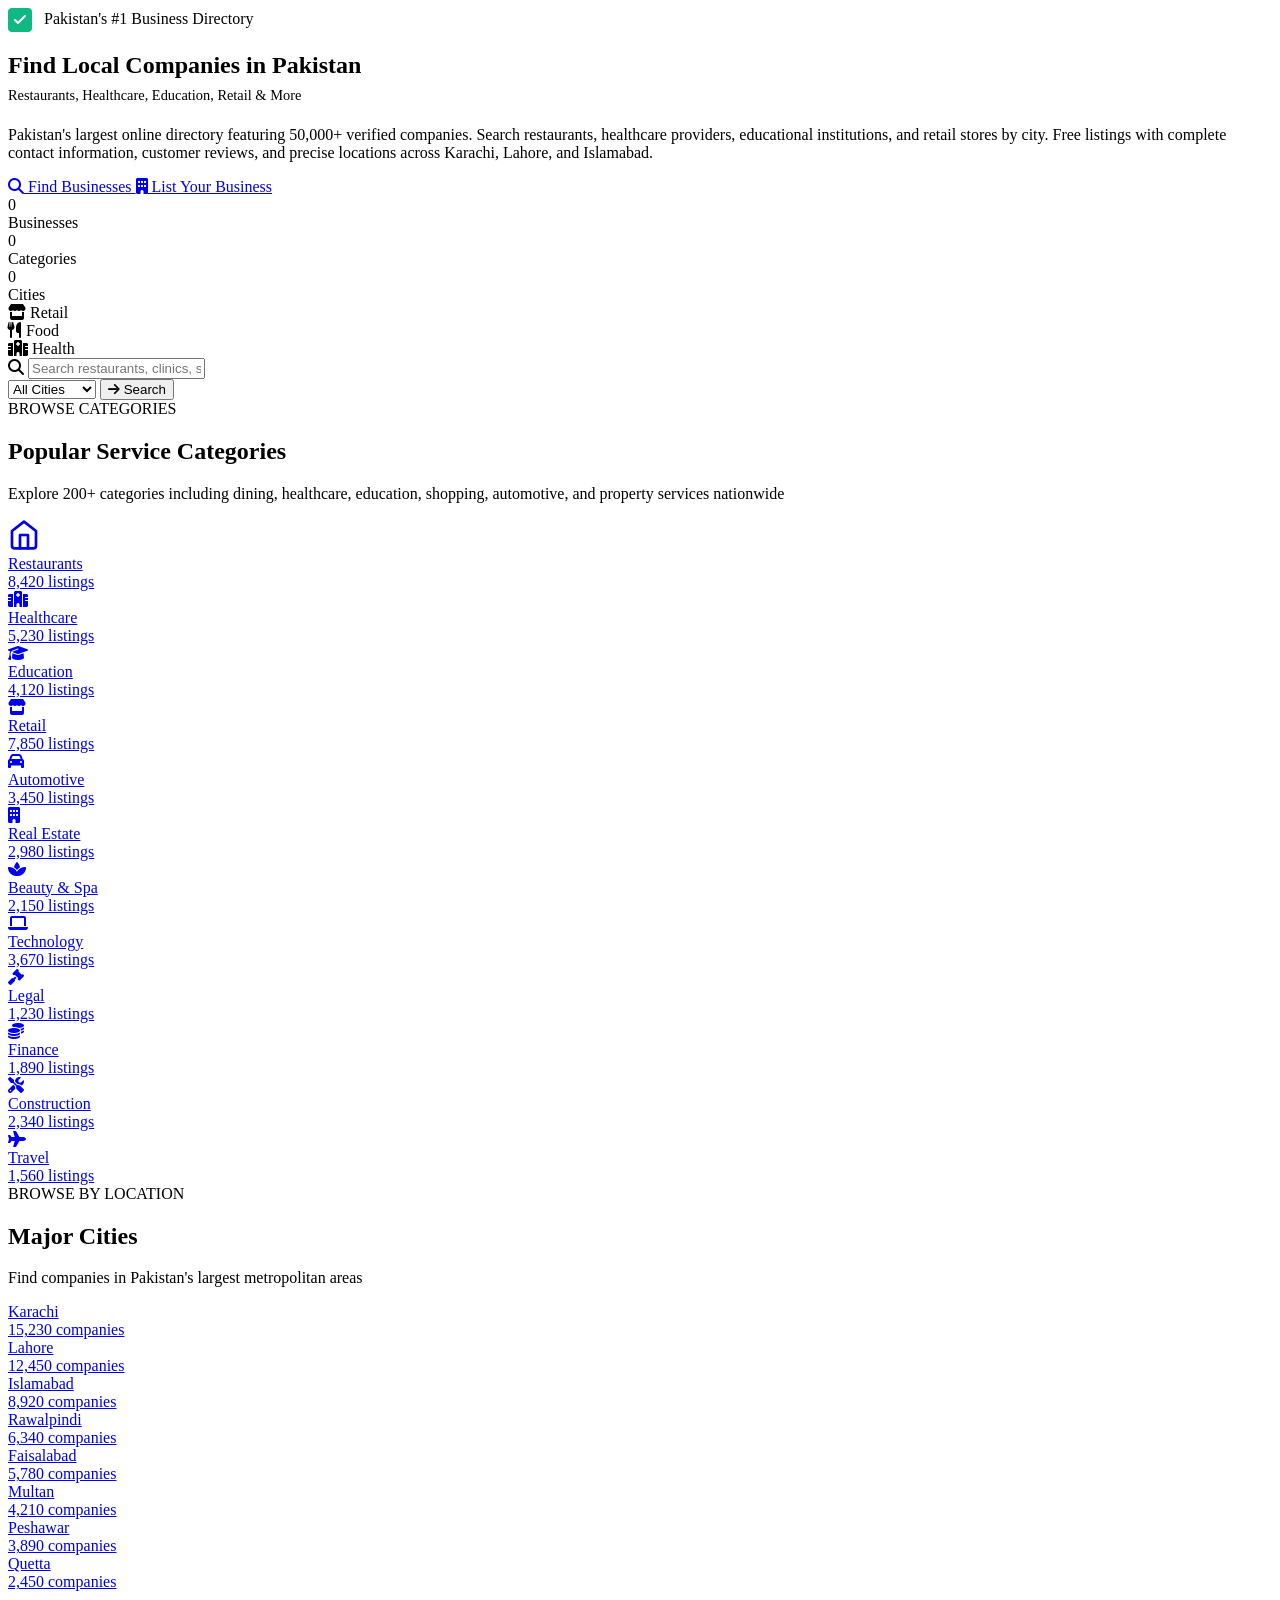
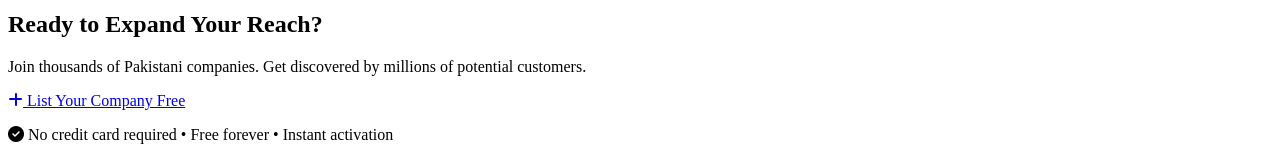
==== index.html @ 57abb7d4 "Add Google Search Console verification" ====
<!DOCTYPE html>
<html lang="en">
<head>
    <meta charset="UTF-8">
    <meta name="viewport" content="width=device-width, initial-scale=1.0">
    <meta name="google-site-verification" content="D2TTC8ZWjbjA3wgOFcyrfBnFkjC3TAiCG7E6wDxDGK4" />
    <title>Pakistan Business Directory | Find Local Companies | PakBizBranches</title>
    <meta name="description" content="Discover 50,000+ verified companies in Pakistan. Search restaurants, healthcare, education, retail & more. Free directory with contact details, reviews & locations.">
    <meta name="keywords" content="Pakistan directory, local companies Pakistan, find services Pakistan, Pakistani firms, company contact details, Karachi services, Lahore providers, Islamabad companies">
    <meta name="author" content="BizBranches">
    <meta name="robots" content="index, follow">
    <link rel="canonical" href="https://pakbizbranches.online/">
    
    <meta property="og:type" content="website">
    <meta property="og:title" content="Pakistan Business Directory | Find Local Businesses">
    <meta property="og:description" content="Find 50,000+ verified businesses in Pakistan. Free business directory with contact details and reviews.">
    <meta property="og:url" content="https://pakbizbranches.online/">
    <meta property="og:site_name" content="PakBizBranches">
    <meta property="og:image" content="https://pakbizbranches.online/logo.svg">
    
    <meta name="twitter:card" content="summary_large_image">
    <meta name="twitter:title" content="Pakistan Business Directory | PakBizBranches">
    <meta name="twitter:description" content="Find 50,000+ verified businesses in Pakistan. Free business directory.">
    <meta name="twitter:image" content="https://pakbizbranches.online/logo.svg">
    
    <script type="application/ld+json">
    {
      "@context": "https://schema.org",
      "@type": "WebSite",
      "name": "PakBizBranches",
      "url": "https://pakbizbranches.online",
      "description": "Pakistan's leading business directory with 50,000+ verified local businesses",
      "potentialAction": {
        "@type": "SearchAction",
        "target": "https://pakbizbranches.online/search?q={search_term_string}",
        "query-input": "required name=search_term_string"
      }
    }
    </script>
    <script type="application/ld+json">
    {
      "@context": "https://schema.org",
      "@type": "Organization",
      "name": "PakBizBranches",
      "url": "https://pakbizbranches.online",
      "logo": "https://pakbizbranches.online/logo.svg",
      "contactPoint": {
        "@type": "ContactPoint",
        "telephone": "+92-314-2552851",
        "contactType": "Customer Service",
        "areaServed": "PK",
        "availableLanguage": ["English", "Urdu"]
      },
      "sameAs": [
        "https://facebook.com/pakbizbranches",
        "https://twitter.com/pakbizbranches"
      ]
    }
    </script>
    
    <link rel="preconnect" href="https://fonts.googleapis.com">
    <link rel="preconnect" href="https://fonts.gstatic.com" crossorigin>
    <link href="https://fonts.googleapis.com/css2?family=Inter:wght@300;400;500;600;700;800;900&display=swap" rel="stylesheet">
    <link rel="stylesheet" href="https://cdnjs.cloudflare.com/ajax/libs/font-awesome/6.4.2/css/all.min.css">
    <link rel="stylesheet" href="styles.css">
    <link rel="icon" type="image/svg+xml" href="favicon.svg">
</head>
<body>
    <div id="header-placeholder"></div>

    <section class="hero" itemscope itemtype="https://schema.org/WebSite">
        <div class="hero-bg"></div>
        <div class="container">
            <div class="hero-content">
                <div class="hero-text">
                    <span class="hero-badge">
                        <svg width="24" height="24" viewBox="0 0 24 24" fill="none" style="display: inline-block; vertical-align: middle; margin-right: 8px;">
                            <rect width="24" height="24" rx="4" fill="#10b981"/>
                            <path d="M7 12l3 3 7-7" stroke="white" stroke-width="2" stroke-linecap="round" stroke-linejoin="round"/>
                        </svg>
                        Pakistan's #1 Business Directory
                    </span>
                    <h1 class="hero-title" itemprop="name">
                        Find Local <span class="gradient-text">Companies</span> in Pakistan<br>
                        <small style="font-size: 0.6em; font-weight: 500;">Restaurants, Healthcare, Education, Retail & More</small>
                    </h1>
                    <p class="hero-subtitle" itemprop="description">
                        Pakistan's largest online directory featuring 50,000+ verified companies. Search restaurants, healthcare providers, educational institutions, and retail stores by city. Free listings with complete contact information, customer reviews, and precise locations across Karachi, Lahore, and Islamabad.
                    </p>
                    
                    <div class="hero-buttons">
                        <a href="#search" class="btn btn-primary btn-large">
                            <i class="fas fa-search"></i> Find Businesses
                        </a>
                        <a href="#add-business" class="btn btn-secondary btn-large">
                            <i class="fas fa-building"></i> List Your Business
                        </a>
                    </div>
                    
                    <div class="hero-stats">
                        <div class="stat-item">
                            <div class="stat-number" data-target="50000">0</div>
                            <div class="stat-label">Businesses</div>
                        </div>
                        <div class="stat-item">
                            <div class="stat-number" data-target="200">0</div>
                            <div class="stat-label">Categories</div>
                        </div>
                        <div class="stat-item">
                            <div class="stat-number" data-target="150">0</div>
                            <div class="stat-label">Cities</div>
                        </div>
                    </div>
                </div>
                
                <div class="hero-image">
                    <div class="floating-card card-1">
                        <i class="fas fa-store"></i>
                        <span>Retail</span>
                    </div>
                    <div class="floating-card card-2">
                        <i class="fas fa-utensils"></i>
                        <span>Food</span>
                    </div>
                    <div class="floating-card card-3">
                        <i class="fas fa-hospital"></i>
                        <span>Health</span>
                    </div>
                </div>
            </div>
        </div>
    </section>

    <div class="search-section" id="search">
        <div class="container">
            <div class="search-container">
                <div class="search-input-wrapper">
                    <i class="fas fa-search search-icon"></i>
                    <input type="text" class="search-input" placeholder="Search restaurants, clinics, shops..." id="searchInput">
                </div>
                <select class="search-select" id="citySelect">
                    <option>All Cities</option>
                    <option>Karachi</option>
                    <option>Lahore</option>
                    <option>Islamabad</option>
                    <option>Rawalpindi</option>
                    <option>Faisalabad</option>
                    <option>Multan</option>
                    <option>Peshawar</option>
                    <option>Quetta</option>
                </select>
                <button class="search-btn" id="searchBtn">
                    <i class="fas fa-arrow-right"></i> Search
                </button>
            </div>
        </div>
    </div>

    <section class="section" id="categories" itemscope itemtype="https://schema.org/ItemList">
        <div class="container">
            <div class="section-header">
                <span class="section-tag">BROWSE CATEGORIES</span>
                <h2 class="section-title" itemprop="name">Popular Service Categories</h2>
                <p class="section-desc" itemprop="description">Explore 200+ categories including dining, healthcare, education, shopping, automotive, and property services nationwide</p>
            </div>
            
            <div class="category-grid">
                <a href="#" class="category-card">
                    <div class="category-icon">
                        <svg width="32" height="32" viewBox="0 0 24 24" fill="none">
                            <path d="M3 9l9-7 9 7v11a2 2 0 0 1-2 2H5a2 2 0 0 1-2-2z" stroke="currentColor" stroke-width="2" stroke-linecap="round" stroke-linejoin="round"/>
                            <polyline points="9 22 9 12 15 12 15 22" stroke="currentColor" stroke-width="2" stroke-linecap="round" stroke-linejoin="round"/>
                        </svg>
                    </div>
                    <div class="category-name">Restaurants</div>
                    <div class="category-count">8,420 listings</div>
                </a>
                <a href="#" class="category-card">
                    <div class="category-icon"><i class="fas fa-hospital"></i></div>
                    <div class="category-name">Healthcare</div>
                    <div class="category-count">5,230 listings</div>
                </a>
                <a href="#" class="category-card">
                    <div class="category-icon"><i class="fas fa-graduation-cap"></i></div>
                    <div class="category-name">Education</div>
                    <div class="category-count">4,120 listings</div>
                </a>
                <a href="#" class="category-card">
                    <div class="category-icon"><i class="fas fa-store"></i></div>
                    <div class="category-name">Retail</div>
                    <div class="category-count">7,850 listings</div>
                </a>
                <a href="#" class="category-card">
                    <div class="category-icon"><i class="fas fa-car"></i></div>
                    <div class="category-name">Automotive</div>
                    <div class="category-count">3,450 listings</div>
                </a>
                <a href="#" class="category-card">
                    <div class="category-icon"><i class="fas fa-building"></i></div>
                    <div class="category-name">Real Estate</div>
                    <div class="category-count">2,980 listings</div>
                </a>
                <a href="#" class="category-card">
                    <div class="category-icon"><i class="fas fa-spa"></i></div>
                    <div class="category-name">Beauty & Spa</div>
                    <div class="category-count">2,150 listings</div>
                </a>
                <a href="#" class="category-card">
                    <div class="category-icon"><i class="fas fa-laptop"></i></div>
                    <div class="category-name">Technology</div>
                    <div class="category-count">3,670 listings</div>
                </a>
                <a href="#" class="category-card">
                    <div class="category-icon"><i class="fas fa-gavel"></i></div>
                    <div class="category-name">Legal</div>
                    <div class="category-count">1,230 listings</div>
                </a>
                <a href="#" class="category-card">
                    <div class="category-icon"><i class="fas fa-coins"></i></div>
                    <div class="category-name">Finance</div>
                    <div class="category-count">1,890 listings</div>
                </a>
                <a href="#" class="category-card">
                    <div class="category-icon"><i class="fas fa-tools"></i></div>
                    <div class="category-name">Construction</div>
                    <div class="category-count">2,340 listings</div>
                </a>
                <a href="#" class="category-card">
                    <div class="category-icon"><i class="fas fa-plane"></i></div>
                    <div class="category-name">Travel</div>
                    <div class="category-count">1,560 listings</div>
                </a>
            </div>
        </div>
    </section>

    <section class="section cities-section" id="cities">
        <div class="container">
            <div class="section-header">
                <span class="section-tag">BROWSE BY LOCATION</span>
                <h2 class="section-title">Major Cities</h2>
                <p class="section-desc">Find companies in Pakistan's largest metropolitan areas</p>
            </div>
            
            <div class="city-grid">
                <a href="#" class="city-card">
                    <div class="city-name">Karachi</div>
                    <div class="city-count">15,230 companies</div>
                </a>
                <a href="#" class="city-card">
                    <div class="city-name">Lahore</div>
                    <div class="city-count">12,450 companies</div>
                </a>
                <a href="#" class="city-card">
                    <div class="city-name">Islamabad</div>
                    <div class="city-count">8,920 companies</div>
                </a>
                <a href="#" class="city-card">
                    <div class="city-name">Rawalpindi</div>
                    <div class="city-count">6,340 companies</div>
                </a>
                <a href="#" class="city-card">
                    <div class="city-name">Faisalabad</div>
                    <div class="city-count">5,780 companies</div>
                </a>
                <a href="#" class="city-card">
                    <div class="city-name">Multan</div>
                    <div class="city-count">4,210 companies</div>
                </a>
                <a href="#" class="city-card">
                    <div class="city-name">Peshawar</div>
                    <div class="city-count">3,890 companies</div>
                </a>
                <a href="#" class="city-card">
                    <div class="city-name">Quetta</div>
                    <div class="city-count">2,450 companies</div>
                </a>
            </div>
        </div>
    </section>

    <section class="cta-section">
        <div class="container">
            <div class="cta-content">
                <h2 class="cta-title">Ready to Expand Your Reach?</h2>
                <p class="cta-desc">Join thousands of Pakistani companies. Get discovered by millions of potential customers.</p>
                <div class="cta-buttons">
                    <a href="#add-business" class="btn btn-light btn-large">
                        <i class="fas fa-plus"></i> List Your Company Free
                    </a>
                </div>
                <p class="cta-note">
                    <i class="fas fa-check-circle"></i> No credit card required • Free forever • Instant activation
                </p>
            </div>
        </div>
    </section>

    <div id="footer-placeholder"></div>

    <script src="loader.js"></script>
    <script src="script.js"></script>
</body>
</html>
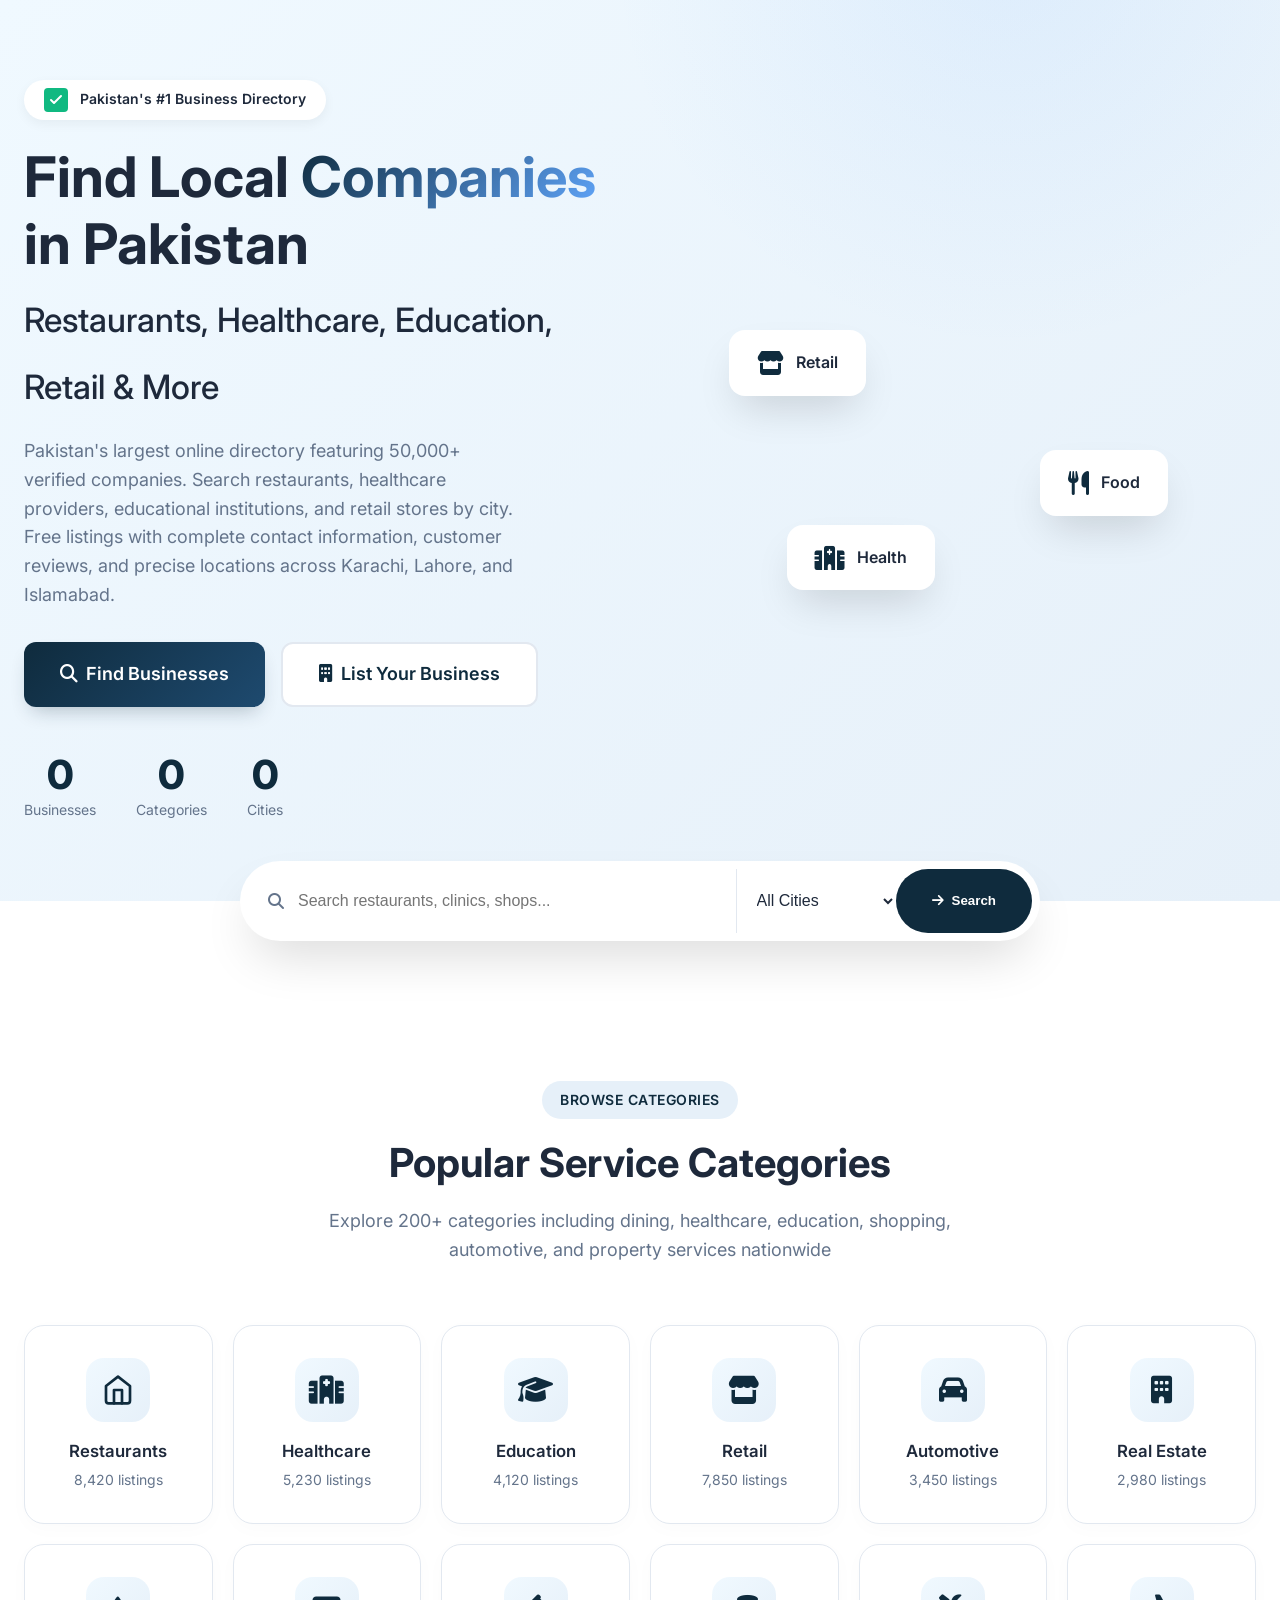
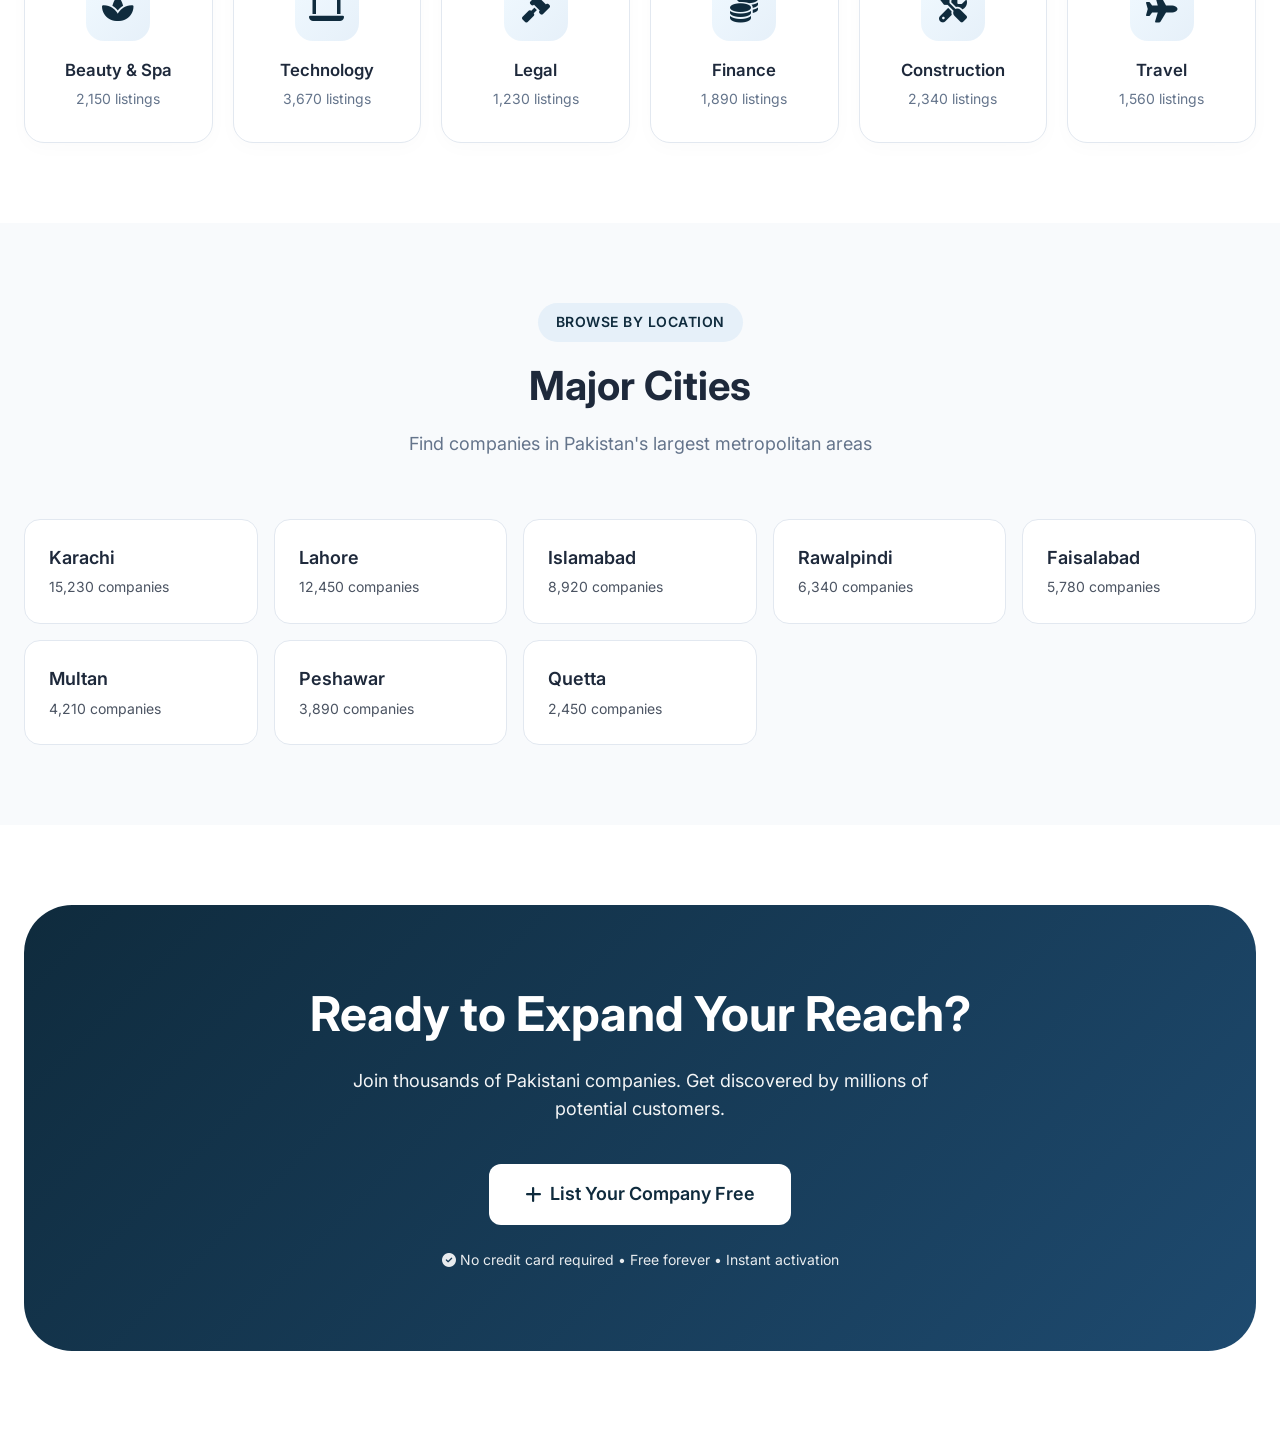
==== commit 9e35b70d: "Optimize for 95+ PageSpeed: minified CSS, accessibility, performance" ====
--- a/index.html
+++ b/index.html
@@ -4,35 +4,36 @@
     <meta charset="UTF-8">
     <meta name="viewport" content="width=device-width, initial-scale=1.0">
     <meta name="google-site-verification" content="D2TTC8ZWjbjA3wgOFcyrfBnFkjC3TAiCG7E6wDxDGK4" />
+    <meta name="theme-color" content="#3b82f6">
     <title>Pakistan Business Directory | Find Local Companies | PakBizBranches</title>
     <meta name="description" content="Discover 50,000+ verified companies in Pakistan. Search restaurants, healthcare, education, retail & more. Free directory with contact details, reviews & locations.">
     <meta name="keywords" content="Pakistan directory, local companies Pakistan, find services Pakistan, Pakistani firms, company contact details, Karachi services, Lahore providers, Islamabad companies">
     <meta name="author" content="BizBranches">
     <meta name="robots" content="index, follow">
-    <link rel="canonical" href="https://pakbizbranches.online/">
+    <link rel="canonical" href="https://pakbizbranhces.online/">
     
     <meta property="og:type" content="website">
     <meta property="og:title" content="Pakistan Business Directory | Find Local Businesses">
     <meta property="og:description" content="Find 50,000+ verified businesses in Pakistan. Free business directory with contact details and reviews.">
-    <meta property="og:url" content="https://pakbizbranches.online/">
+    <meta property="og:url" content="https://pakbizbranhces.online/">
     <meta property="og:site_name" content="PakBizBranches">
-    <meta property="og:image" content="https://pakbizbranches.online/logo.svg">
+    <meta property="og:image" content="https://pakbizbranhces.online/logo.svg">
     
     <meta name="twitter:card" content="summary_large_image">
     <meta name="twitter:title" content="Pakistan Business Directory | PakBizBranches">
     <meta name="twitter:description" content="Find 50,000+ verified businesses in Pakistan. Free business directory.">
-    <meta name="twitter:image" content="https://pakbizbranches.online/logo.svg">
+    <meta name="twitter:image" content="https://pakbizbranhces.online/logo.svg">
     
     <script type="application/ld+json">
     {
       "@context": "https://schema.org",
       "@type": "WebSite",
       "name": "PakBizBranches",
-      "url": "https://pakbizbranches.online",
+      "url": "https://pakbizbranhces.online",
       "description": "Pakistan's leading business directory with 50,000+ verified local businesses",
       "potentialAction": {
         "@type": "SearchAction",
-        "target": "https://pakbizbranches.online/search?q={search_term_string}",
+        "target": "https://pakbizbranhces.online/search?q={search_term_string}",
         "query-input": "required name=search_term_string"
       }
     }
@@ -42,8 +43,8 @@
       "@context": "https://schema.org",
       "@type": "Organization",
       "name": "PakBizBranches",
-      "url": "https://pakbizbranches.online",
-      "logo": "https://pakbizbranches.online/logo.svg",
+      "url": "https://pakbizbranhces.online",
+      "logo": "https://pakbizbranhces.online/logo.svg",
       "contactPoint": {
         "@type": "ContactPoint",
         "telephone": "+92-314-2552851",
@@ -60,21 +61,28 @@
     
     <link rel="preconnect" href="https://fonts.googleapis.com">
     <link rel="preconnect" href="https://fonts.gstatic.com" crossorigin>
-    <link href="https://fonts.googleapis.com/css2?family=Inter:wght@300;400;500;600;700;800;900&display=swap" rel="stylesheet">
-    <link rel="stylesheet" href="https://cdnjs.cloudflare.com/ajax/libs/font-awesome/6.4.2/css/all.min.css">
-    <link rel="stylesheet" href="styles.css">
+    <link rel="preload" href="https://fonts.googleapis.com/css2?family=Inter:wght@400;600;700&display=swap" as="style">
+    <link href="https://fonts.googleapis.com/css2?family=Inter:wght@400;600;700&display=swap" rel="stylesheet" media="print" onload="this.media='all'">
+    <noscript><link href="https://fonts.googleapis.com/css2?family=Inter:wght@400;600;700&display=swap" rel="stylesheet"></noscript>
+    <link rel="preload" href="styles.min.css" as="style">
+    <link rel="stylesheet" href="styles.min.css">
+    <link rel="preload" href="https://cdnjs.cloudflare.com/ajax/libs/font-awesome/6.4.2/css/all.min.css" as="style">
+    <link rel="stylesheet" href="https://cdnjs.cloudflare.com/ajax/libs/font-awesome/6.4.2/css/all.min.css" media="print" onload="this.media='all'">
     <link rel="icon" type="image/svg+xml" href="favicon.svg">
+    <link rel="apple-touch-icon" href="favicon.svg">
 </head>
 <body>
+    <a href="#main-content" class="skip-link" style="position:absolute;left:-9999px;top:0;z-index:999;">Skip to main content</a>
     <div id="header-placeholder"></div>
 
+    <main id="main-content">
     <section class="hero" itemscope itemtype="https://schema.org/WebSite">
         <div class="hero-bg"></div>
         <div class="container">
             <div class="hero-content">
                 <div class="hero-text">
                     <span class="hero-badge">
-                        <svg width="24" height="24" viewBox="0 0 24 24" fill="none" style="display: inline-block; vertical-align: middle; margin-right: 8px;">
+                        <svg width="24" height="24" viewBox="0 0 24 24" fill="none" style="display: inline-block; vertical-align: middle; margin-right: 8px;" aria-hidden="true">
                             <rect width="24" height="24" rx="4" fill="#10b981"/>
                             <path d="M7 12l3 3 7-7" stroke="white" stroke-width="2" stroke-linecap="round" stroke-linejoin="round"/>
                         </svg>
@@ -89,11 +97,11 @@
                     </p>
                     
                     <div class="hero-buttons">
-                        <a href="#search" class="btn btn-primary btn-large">
-                            <i class="fas fa-search"></i> Find Businesses
+                        <a href="#search" class="btn btn-primary btn-large" aria-label="Find businesses in Pakistan">
+                            <i class="fas fa-search" aria-hidden="true"></i> Find Businesses
                         </a>
-                        <a href="#add-business" class="btn btn-secondary btn-large">
-                            <i class="fas fa-building"></i> List Your Business
+                        <a href="add.html" class="btn btn-secondary btn-large" aria-label="List your business for free">
+                            <i class="fas fa-building" aria-hidden="true"></i> List Your Business
                         </a>
                     </div>
                     
@@ -113,7 +121,7 @@
                     </div>
                 </div>
                 
-                <div class="hero-image">
+                <div class="hero-image" aria-hidden="true">
                     <div class="floating-card card-1">
                         <i class="fas fa-store"></i>
                         <span>Retail</span>
@@ -135,10 +143,10 @@
         <div class="container">
             <div class="search-container">
                 <div class="search-input-wrapper">
-                    <i class="fas fa-search search-icon"></i>
-                    <input type="text" class="search-input" placeholder="Search restaurants, clinics, shops..." id="searchInput">
+                    <i class="fas fa-search search-icon" aria-hidden="true"></i>
+                    <input type="text" class="search-input" placeholder="Search restaurants, clinics, shops..." id="searchInput" aria-label="Search for businesses">
                 </div>
-                <select class="search-select" id="citySelect">
+                <select class="search-select" id="citySelect" aria-label="Select city">
                     <option>All Cities</option>
                     <option>Karachi</option>
                     <option>Lahore</option>
@@ -149,8 +157,8 @@
                     <option>Peshawar</option>
                     <option>Quetta</option>
                 </select>
-                <button class="search-btn" id="searchBtn">
-                    <i class="fas fa-arrow-right"></i> Search
+                <button class="search-btn" id="searchBtn" aria-label="Search businesses">
+                    <i class="fas fa-arrow-right" aria-hidden="true"></i> Search
                 </button>
             </div>
         </div>
@@ -165,8 +173,8 @@
             </div>
             
             <div class="category-grid">
-                <a href="#" class="category-card">
-                    <div class="category-icon">
+                <a href="categories.html#restaurants" class="category-card" aria-label="Browse 8,420 restaurant listings">
+                    <div class="category-icon" aria-hidden="true">
                         <svg width="32" height="32" viewBox="0 0 24 24" fill="none">
                             <path d="M3 9l9-7 9 7v11a2 2 0 0 1-2 2H5a2 2 0 0 1-2-2z" stroke="currentColor" stroke-width="2" stroke-linecap="round" stroke-linejoin="round"/>
                             <polyline points="9 22 9 12 15 12 15 22" stroke="currentColor" stroke-width="2" stroke-linecap="round" stroke-linejoin="round"/>
@@ -175,58 +183,58 @@
                     <div class="category-name">Restaurants</div>
                     <div class="category-count">8,420 listings</div>
                 </a>
-                <a href="#" class="category-card">
-                    <div class="category-icon"><i class="fas fa-hospital"></i></div>
+                <a href="categories.html#healthcare" class="category-card" aria-label="Browse 5,230 healthcare listings">
+                    <div class="category-icon" aria-hidden="true"><i class="fas fa-hospital"></i></div>
                     <div class="category-name">Healthcare</div>
                     <div class="category-count">5,230 listings</div>
                 </a>
-                <a href="#" class="category-card">
-                    <div class="category-icon"><i class="fas fa-graduation-cap"></i></div>
+                <a href="categories.html#education" class="category-card" aria-label="Browse 4,120 education listings">
+                    <div class="category-icon" aria-hidden="true"><i class="fas fa-graduation-cap"></i></div>
                     <div class="category-name">Education</div>
                     <div class="category-count">4,120 listings</div>
                 </a>
-                <a href="#" class="category-card">
-                    <div class="category-icon"><i class="fas fa-store"></i></div>
+                <a href="categories.html#retail" class="category-card" aria-label="Browse 7,850 retail listings">
+                    <div class="category-icon" aria-hidden="true"><i class="fas fa-store"></i></div>
                     <div class="category-name">Retail</div>
                     <div class="category-count">7,850 listings</div>
                 </a>
-                <a href="#" class="category-card">
-                    <div class="category-icon"><i class="fas fa-car"></i></div>
+                <a href="categories.html#automotive" class="category-card" aria-label="Browse 3,450 automotive listings">
+                    <div class="category-icon" aria-hidden="true"><i class="fas fa-car"></i></div>
                     <div class="category-name">Automotive</div>
                     <div class="category-count">3,450 listings</div>
                 </a>
-                <a href="#" class="category-card">
-                    <div class="category-icon"><i class="fas fa-building"></i></div>
+                <a href="categories.html#realestate" class="category-card" aria-label="Browse 2,980 real estate listings">
+                    <div class="category-icon" aria-hidden="true"><i class="fas fa-building"></i></div>
                     <div class="category-name">Real Estate</div>
                     <div class="category-count">2,980 listings</div>
                 </a>
-                <a href="#" class="category-card">
-                    <div class="category-icon"><i class="fas fa-spa"></i></div>
+                <a href="categories.html#beauty" class="category-card" aria-label="Browse 2,150 beauty and spa listings">
+                    <div class="category-icon" aria-hidden="true"><i class="fas fa-spa"></i></div>
                     <div class="category-name">Beauty & Spa</div>
                     <div class="category-count">2,150 listings</div>
                 </a>
-                <a href="#" class="category-card">
-                    <div class="category-icon"><i class="fas fa-laptop"></i></div>
+                <a href="categories.html#technology" class="category-card" aria-label="Browse 3,670 technology listings">
+                    <div class="category-icon" aria-hidden="true"><i class="fas fa-laptop"></i></div>
                     <div class="category-name">Technology</div>
                     <div class="category-count">3,670 listings</div>
                 </a>
-                <a href="#" class="category-card">
-                    <div class="category-icon"><i class="fas fa-gavel"></i></div>
+                <a href="categories.html#legal" class="category-card" aria-label="Browse 1,230 legal listings">
+                    <div class="category-icon" aria-hidden="true"><i class="fas fa-gavel"></i></div>
                     <div class="category-name">Legal</div>
                     <div class="category-count">1,230 listings</div>
                 </a>
-                <a href="#" class="category-card">
-                    <div class="category-icon"><i class="fas fa-coins"></i></div>
+                <a href="categories.html#finance" class="category-card" aria-label="Browse 1,890 finance listings">
+                    <div class="category-icon" aria-hidden="true"><i class="fas fa-coins"></i></div>
                     <div class="category-name">Finance</div>
                     <div class="category-count">1,890 listings</div>
                 </a>
-                <a href="#" class="category-card">
-                    <div class="category-icon"><i class="fas fa-tools"></i></div>
+                <a href="categories.html#construction" class="category-card" aria-label="Browse 2,340 construction listings">
+                    <div class="category-icon" aria-hidden="true"><i class="fas fa-tools"></i></div>
                     <div class="category-name">Construction</div>
                     <div class="category-count">2,340 listings</div>
                 </a>
-                <a href="#" class="category-card">
-                    <div class="category-icon"><i class="fas fa-plane"></i></div>
+                <a href="categories.html#travel" class="category-card" aria-label="Browse 1,560 travel listings">
+                    <div class="category-icon" aria-hidden="true"><i class="fas fa-plane"></i></div>
                     <div class="category-name">Travel</div>
                     <div class="category-count">1,560 listings</div>
                 </a>
@@ -243,35 +251,35 @@
             </div>
             
             <div class="city-grid">
-                <a href="#" class="city-card">
+                <a href="categories.html?city=karachi" class="city-card" aria-label="Browse 15,230 companies in Karachi">
                     <div class="city-name">Karachi</div>
                     <div class="city-count">15,230 companies</div>
                 </a>
-                <a href="#" class="city-card">
+                <a href="categories.html?city=lahore" class="city-card" aria-label="Browse 12,450 companies in Lahore">
                     <div class="city-name">Lahore</div>
                     <div class="city-count">12,450 companies</div>
                 </a>
-                <a href="#" class="city-card">
+                <a href="categories.html?city=islamabad" class="city-card" aria-label="Browse 8,920 companies in Islamabad">
                     <div class="city-name">Islamabad</div>
                     <div class="city-count">8,920 companies</div>
                 </a>
-                <a href="#" class="city-card">
+                <a href="categories.html?city=rawalpindi" class="city-card" aria-label="Browse 6,340 companies in Rawalpindi">
                     <div class="city-name">Rawalpindi</div>
                     <div class="city-count">6,340 companies</div>
                 </a>
-                <a href="#" class="city-card">
+                <a href="categories.html?city=faisalabad" class="city-card" aria-label="Browse 5,780 companies in Faisalabad">
                     <div class="city-name">Faisalabad</div>
                     <div class="city-count">5,780 companies</div>
                 </a>
-                <a href="#" class="city-card">
+                <a href="categories.html?city=multan" class="city-card" aria-label="Browse 4,210 companies in Multan">
                     <div class="city-name">Multan</div>
                     <div class="city-count">4,210 companies</div>
                 </a>
-                <a href="#" class="city-card">
+                <a href="categories.html?city=peshawar" class="city-card" aria-label="Browse 3,890 companies in Peshawar">
                     <div class="city-name">Peshawar</div>
                     <div class="city-count">3,890 companies</div>
                 </a>
-                <a href="#" class="city-card">
+                <a href="categories.html?city=quetta" class="city-card" aria-label="Browse 2,450 companies in Quetta">
                     <div class="city-name">Quetta</div>
                     <div class="city-count">2,450 companies</div>
                 </a>
@@ -285,20 +293,21 @@
                 <h2 class="cta-title">Ready to Expand Your Reach?</h2>
                 <p class="cta-desc">Join thousands of Pakistani companies. Get discovered by millions of potential customers.</p>
                 <div class="cta-buttons">
-                    <a href="#add-business" class="btn btn-light btn-large">
-                        <i class="fas fa-plus"></i> List Your Company Free
+                    <a href="add.html" class="btn btn-light btn-large" aria-label="List your company for free">
+                        <i class="fas fa-plus" aria-hidden="true"></i> List Your Company Free
                     </a>
                 </div>
                 <p class="cta-note">
-                    <i class="fas fa-check-circle"></i> No credit card required • Free forever • Instant activation
+                    <i class="fas fa-check-circle" aria-hidden="true"></i> No credit card required • Free forever • Instant activation
                 </p>
             </div>
         </div>
     </section>
+    </main>
 
     <div id="footer-placeholder"></div>
 
-    <script src="loader.js"></script>
-    <script src="script.js"></script>
+    <script src="loader.js" defer></script>
+    <script src="script.js" defer></script>
 </body>
 </html>
--- a/styles.min.css
+++ b/styles.min.css
@@ -0,0 +1 @@
+*{margin:0;padding:0;box-sizing:border-box}:root{--primary:#0f2b3d;--primary-light:#1e4a6f;--secondary:#60a5fa;--text:#1e293b;--text-light:#64748b;--bg:#fff;--bg-light:#f8fafc;--border:#e2e8f0}body{font-family:Inter,sans-serif;color:var(--text);line-height:1.6;background:var(--bg);overflow-x:hidden}.container{max-width:1280px;margin:0 auto;padding:0 24px}h1,h2,h3,h4{font-weight:700;line-height:1.2}.gradient-text{background:linear-gradient(135deg,var(--primary),var(--secondary));-webkit-background-clip:text;-webkit-text-fill-color:transparent;background-clip:text}.btn{display:inline-flex;align-items:center;gap:8px;padding:12px 28px;border-radius:12px;font-weight:600;font-size:1rem;transition:transform .2s;cursor:pointer;border:none;text-decoration:none}.btn-primary{background:linear-gradient(135deg,var(--primary),var(--primary-light));color:#fff;box-shadow:0 10px 20px -8px rgba(15,43,61,.3)}.btn-primary:hover{transform:translateY(-2px)}.btn-secondary{background:#fff;color:var(--primary);border:2px solid var(--border)}.btn-secondary:hover{border-color:var(--primary);background:var(--bg-light)}.btn-light{background:#fff;color:var(--primary)}.btn-large{padding:16px 36px;font-size:1.125rem}.header{background:#fff;box-shadow:0 2px 20px rgba(0,0,0,.03);position:sticky;top:0;z-index:100;border-bottom:1px solid var(--border)}.header-content{display:flex;align-items:center;justify-content:space-between;height:80px}.logo{display:flex;align-items:center;gap:12px;text-decoration:none}.logo-icon{width:48px;height:48px;border-radius:14px;box-shadow:0 8px 16px -4px rgba(15,43,61,.2)}.logo-text{font-size:1.5rem;font-weight:700;color:var(--primary)}.nav-menu{display:flex;gap:32px;align-items:center}.nav-link{text-decoration:none;color:var(--text-light);font-weight:500;transition:color .2s;position:relative}.nav-link.active,.nav-link:hover{color:var(--primary)}.nav-link.active::after{content:'';position:absolute;bottom:-8px;left:0;right:0;height:2px;background:var(--primary)}.menu-toggle{display:none;font-size:24px;cursor:pointer;color:var(--primary)}.hero{background:linear-gradient(135deg,#f0f9ff 0,#e6f0f9 100%);padding:80px 0;position:relative;overflow:hidden}.hero-bg{position:absolute;top:-50%;right:-10%;width:800px;height:800px;background:radial-gradient(circle,rgba(96,165,250,.1) 0,transparent 70%);border-radius:50%}.hero-content{display:grid;grid-template-columns:1fr 1fr;gap:60px;align-items:center;position:relative;z-index:2}.hero-badge{display:inline-block;background:#fff;padding:8px 20px;border-radius:100px;font-weight:600;font-size:.875rem;margin-bottom:24px;box-shadow:0 4px 12px rgba(0,0,0,.05)}.hero-title{font-size:clamp(2rem,5vw,3.5rem);margin-bottom:24px}.hero-subtitle{font-size:1.125rem;color:var(--text-light);margin-bottom:32px;max-width:500px}.hero-buttons{display:flex;gap:16px;flex-wrap:wrap}.hero-stats{display:flex;gap:40px;margin-top:48px}.stat-item{text-align:center}.stat-number{font-size:2.5rem;font-weight:800;color:var(--primary);line-height:1}.stat-label{color:var(--text-light);font-size:.875rem;margin-top:4px}.hero-image{position:relative;height:400px}.floating-card{position:absolute;background:#fff;padding:20px 28px;border-radius:16px;box-shadow:0 20px 40px -10px rgba(0,0,0,.15);display:flex;align-items:center;gap:12px;font-weight:600}.floating-card i{font-size:24px;color:var(--primary)}.card-1{top:20%;left:10%}.card-2{top:50%;right:15%}.card-3{bottom:15%;left:20%}.search-section{margin-top:-40px;position:relative;z-index:10;padding-bottom:60px}.search-container{background:#fff;border-radius:100px;box-shadow:0 25px 50px -12px rgba(0,0,0,.15);padding:8px;display:flex;max-width:800px;margin:0 auto}.search-input-wrapper{flex:1;position:relative}.search-icon{position:absolute;left:20px;top:50%;transform:translateY(-50%);color:var(--text-light)}.search-input{width:100%;height:64px;border:none;padding:0 20px 0 50px;font-size:1rem;border-radius:100px;outline:0;background:0 0}.search-select{width:160px;height:64px;border:none;border-left:1px solid var(--border);padding:0 16px;font-size:1rem;background:#fff;cursor:pointer;outline:0;color:var(--text);font-weight:500}.search-btn{height:64px;padding:0 36px;border-radius:100px;background:var(--primary);color:#fff;font-weight:600;border:none;cursor:pointer;transition:.2s;display:flex;align-items:center;gap:8px}.search-btn:hover{background:var(--primary-light)}.section{padding:80px 0}.section-header{text-align:center;max-width:700px;margin:0 auto 60px}.section-tag{display:inline-block;background:#e6f0f9;color:var(--primary);padding:8px 18px;border-radius:100px;font-weight:600;font-size:.875rem;margin-bottom:20px;letter-spacing:.5px}.section-title{font-size:clamp(1.75rem,4vw,2.5rem);margin-bottom:20px}.section-desc{color:var(--text-light);font-size:1.125rem}.category-grid{display:grid;grid-template-columns:repeat(auto-fit,minmax(180px,1fr));gap:20px}.category-card{background:#fff;border-radius:20px;padding:32px 20px;text-align:center;box-shadow:0 5px 20px rgba(0,0,0,.02);border:1px solid var(--border);transition:transform .2s;text-decoration:none;color:inherit}.category-card:hover{transform:translateY(-8px);border-color:var(--primary)}.category-icon{width:64px;height:64px;background:linear-gradient(135deg,#f0f9ff,#e6f0f9);border-radius:18px;display:flex;align-items:center;justify-content:center;margin:0 auto 16px;font-size:28px;color:var(--primary)}.category-name{font-weight:600;margin-bottom:4px;font-size:1.05rem}.category-count{color:var(--text-light);font-size:.875rem}.cities-section{background:var(--bg-light)}.city-grid{display:grid;grid-template-columns:repeat(auto-fit,minmax(200px,1fr));gap:16px}.city-card{background:#fff;border-radius:16px;padding:24px;border:1px solid var(--border);transition:all .2s;text-decoration:none;color:inherit}.city-card:hover{background:var(--primary);color:#fff;transform:scale(1.05)}.city-name{font-weight:600;font-size:1.125rem;margin-bottom:4px}.city-count{font-size:.875rem;opacity:.8}.cta-section{background:linear-gradient(135deg,var(--primary),var(--primary-light));border-radius:48px;padding:80px 40px;color:#fff;text-align:center;margin:80px 24px;position:relative;overflow:hidden}.cta-content{position:relative;z-index:2}.cta-title{font-size:clamp(2rem,4vw,3rem);margin-bottom:24px}.cta-desc{font-size:1.125rem;max-width:600px;margin:0 auto 40px;opacity:.95}.cta-buttons{display:flex;gap:16px;justify-content:center;flex-wrap:wrap}.cta-note{margin-top:24px;font-size:.875rem;opacity:.9}.footer{background:#0f172a;color:#fff;padding:60px 0 30px}.footer-grid{display:grid;grid-template-columns:2fr 1fr 1fr 1.5fr;gap:40px;margin-bottom:40px}.footer-logo{font-size:1.5rem;font-weight:700;margin-bottom:20px}.footer-desc{color:#94a3b8;margin-bottom:24px;max-width:300px}.footer-social{display:flex;gap:16px}.footer-social a{width:40px;height:40px;background:rgba(255,255,255,.1);border-radius:12px;display:flex;align-items:center;justify-content:center;color:#fff;transition:.2s;text-decoration:none}.footer-social a:hover{background:#fff;color:var(--primary)}.footer-title{font-weight:600;margin-bottom:24px}.footer-links{list-style:none}.footer-links li{margin-bottom:12px}.footer-links a{color:#94a3b8;text-decoration:none;transition:color .2s}.footer-links a:hover{color:#fff}.footer-links i{margin-right:8px;width:16px}.footer-bottom{border-top:1px solid #1e293b;padding-top:30px;text-align:center;color:#64748b;font-size:.875rem}.page-header{background:linear-gradient(135deg,#4f46e5 0,#7c3aed 100%);padding:60px 0;color:#fff;text-align:center}.page-title{font-size:2.5rem;margin-bottom:12px}.page-subtitle{font-size:1.125rem;opacity:.9}.business-form{background:#fff;border-radius:20px;padding:40px;box-shadow:0 5px 20px rgba(0,0,0,.05);border:1px solid var(--border)}.form-section{margin-bottom:40px}.form-section-title{font-size:1.25rem;font-weight:700;margin-bottom:20px;color:var(--primary)}.form-group{margin-bottom:20px}.form-group label{display:block;font-weight:600;margin-bottom:8px;color:var(--text)}.form-group input,.form-group select,.form-group textarea{width:100%;padding:12px 16px;border:2px solid var(--border);border-radius:12px;font-size:1rem;font-family:Inter,sans-serif;transition:border-color .2s}.form-group input:focus,.form-group select:focus,.form-group textarea:focus{outline:0;border-color:var(--primary)}.form-group textarea{resize:vertical}.skip-link{position:absolute;left:-9999px;top:0;z-index:999;background:#000;color:#fff;padding:8px 16px;text-decoration:none}.skip-link:focus{left:0}@media (max-width:1024px){.category-grid{grid-template-columns:repeat(3,1fr)}.footer-grid{grid-template-columns:repeat(2,1fr)}}@media (max-width:768px){.nav-menu{display:none}.menu-toggle{display:block}.hero-content{grid-template-columns:1fr;text-align:center}.hero-subtitle{margin-left:auto;margin-right:auto}.hero-stats{justify-content:center}.hero-image{display:none}.search-container{flex-direction:column;border-radius:24px;gap:12px}.search-btn,.search-select{width:100%;border-radius:60px;border-left:none}.category-grid,.city-grid{grid-template-columns:repeat(2,1fr)}.footer-grid{grid-template-columns:1fr}.cta-section{margin:40px 16px;padding:60px 24px}.business-form{padding:24px}}@media (max-width:480px){.category-grid{grid-template-columns:1fr}.hero-buttons{flex-direction:column}.btn-large{width:100%}}
--- a/styles.min.css
+++ b/styles.min.css
@@ -0,0 +1 @@
+*{margin:0;padding:0;box-sizing:border-box}:root{--primary:#0f2b3d;--primary-light:#1e4a6f;--secondary:#60a5fa;--text:#1e293b;--text-light:#64748b;--bg:#fff;--bg-light:#f8fafc;--border:#e2e8f0}body{font-family:Inter,sans-serif;color:var(--text);line-height:1.6;background:var(--bg);overflow-x:hidden}.container{max-width:1280px;margin:0 auto;padding:0 24px}h1,h2,h3,h4{font-weight:700;line-height:1.2}.gradient-text{background:linear-gradient(135deg,var(--primary),var(--secondary));-webkit-background-clip:text;-webkit-text-fill-color:transparent;background-clip:text}.btn{display:inline-flex;align-items:center;gap:8px;padding:12px 28px;border-radius:12px;font-weight:600;font-size:1rem;transition:transform .2s;cursor:pointer;border:none;text-decoration:none}.btn-primary{background:linear-gradient(135deg,var(--primary),var(--primary-light));color:#fff;box-shadow:0 10px 20px -8px rgba(15,43,61,.3)}.btn-primary:hover{transform:translateY(-2px)}.btn-secondary{background:#fff;color:var(--primary);border:2px solid var(--border)}.btn-secondary:hover{border-color:var(--primary);background:var(--bg-light)}.btn-light{background:#fff;color:var(--primary)}.btn-large{padding:16px 36px;font-size:1.125rem}.header{background:#fff;box-shadow:0 2px 20px rgba(0,0,0,.03);position:sticky;top:0;z-index:100;border-bottom:1px solid var(--border)}.header-content{display:flex;align-items:center;justify-content:space-between;height:80px}.logo{display:flex;align-items:center;gap:12px;text-decoration:none}.logo-icon{width:48px;height:48px;border-radius:14px;box-shadow:0 8px 16px -4px rgba(15,43,61,.2)}.logo-text{font-size:1.5rem;font-weight:700;color:var(--primary)}.nav-menu{display:flex;gap:32px;align-items:center}.nav-link{text-decoration:none;color:var(--text-light);font-weight:500;transition:color .2s;position:relative}.nav-link.active,.nav-link:hover{color:var(--primary)}.nav-link.active::after{content:'';position:absolute;bottom:-8px;left:0;right:0;height:2px;background:var(--primary)}.menu-toggle{display:none;font-size:24px;cursor:pointer;color:var(--primary)}.hero{background:linear-gradient(135deg,#f0f9ff 0,#e6f0f9 100%);padding:80px 0;position:relative;overflow:hidden}.hero-bg{position:absolute;top:-50%;right:-10%;width:800px;height:800px;background:radial-gradient(circle,rgba(96,165,250,.1) 0,transparent 70%);border-radius:50%}.hero-content{display:grid;grid-template-columns:1fr 1fr;gap:60px;align-items:center;position:relative;z-index:2}.hero-badge{display:inline-block;background:#fff;padding:8px 20px;border-radius:100px;font-weight:600;font-size:.875rem;margin-bottom:24px;box-shadow:0 4px 12px rgba(0,0,0,.05)}.hero-title{font-size:clamp(2rem,5vw,3.5rem);margin-bottom:24px}.hero-subtitle{font-size:1.125rem;color:var(--text-light);margin-bottom:32px;max-width:500px}.hero-buttons{display:flex;gap:16px;flex-wrap:wrap}.hero-stats{display:flex;gap:40px;margin-top:48px}.stat-item{text-align:center}.stat-number{font-size:2.5rem;font-weight:800;color:var(--primary);line-height:1}.stat-label{color:var(--text-light);font-size:.875rem;margin-top:4px}.hero-image{position:relative;height:400px}.floating-card{position:absolute;background:#fff;padding:20px 28px;border-radius:16px;box-shadow:0 20px 40px -10px rgba(0,0,0,.15);display:flex;align-items:center;gap:12px;font-weight:600}.floating-card i{font-size:24px;color:var(--primary)}.card-1{top:20%;left:10%}.card-2{top:50%;right:15%}.card-3{bottom:15%;left:20%}.search-section{margin-top:-40px;position:relative;z-index:10;padding-bottom:60px}.search-container{background:#fff;border-radius:100px;box-shadow:0 25px 50px -12px rgba(0,0,0,.15);padding:8px;display:flex;max-width:800px;margin:0 auto}.search-input-wrapper{flex:1;position:relative}.search-icon{position:absolute;left:20px;top:50%;transform:translateY(-50%);color:var(--text-light)}.search-input{width:100%;height:64px;border:none;padding:0 20px 0 50px;font-size:1rem;border-radius:100px;outline:0;background:0 0}.search-select{width:160px;height:64px;border:none;border-left:1px solid var(--border);padding:0 16px;font-size:1rem;background:#fff;cursor:pointer;outline:0;color:var(--text);font-weight:500}.search-btn{height:64px;padding:0 36px;border-radius:100px;background:var(--primary);color:#fff;font-weight:600;border:none;cursor:pointer;transition:.2s;display:flex;align-items:center;gap:8px}.search-btn:hover{background:var(--primary-light)}.section{padding:80px 0}.section-header{text-align:center;max-width:700px;margin:0 auto 60px}.section-tag{display:inline-block;background:#e6f0f9;color:var(--primary);padding:8px 18px;border-radius:100px;font-weight:600;font-size:.875rem;margin-bottom:20px;letter-spacing:.5px}.section-title{font-size:clamp(1.75rem,4vw,2.5rem);margin-bottom:20px}.section-desc{color:var(--text-light);font-size:1.125rem}.category-grid{display:grid;grid-template-columns:repeat(auto-fit,minmax(180px,1fr));gap:20px}.category-card{background:#fff;border-radius:20px;padding:32px 20px;text-align:center;box-shadow:0 5px 20px rgba(0,0,0,.02);border:1px solid var(--border);transition:transform .2s;text-decoration:none;color:inherit}.category-card:hover{transform:translateY(-8px);border-color:var(--primary)}.category-icon{width:64px;height:64px;background:linear-gradient(135deg,#f0f9ff,#e6f0f9);border-radius:18px;display:flex;align-items:center;justify-content:center;margin:0 auto 16px;font-size:28px;color:var(--primary)}.category-name{font-weight:600;margin-bottom:4px;font-size:1.05rem}.category-count{color:var(--text-light);font-size:.875rem}.cities-section{background:var(--bg-light)}.city-grid{display:grid;grid-template-columns:repeat(auto-fit,minmax(200px,1fr));gap:16px}.city-card{background:#fff;border-radius:16px;padding:24px;border:1px solid var(--border);transition:all .2s;text-decoration:none;color:inherit}.city-card:hover{background:var(--primary);color:#fff;transform:scale(1.05)}.city-name{font-weight:600;font-size:1.125rem;margin-bottom:4px}.city-count{font-size:.875rem;opacity:.8}.cta-section{background:linear-gradient(135deg,var(--primary),var(--primary-light));border-radius:48px;padding:80px 40px;color:#fff;text-align:center;margin:80px 24px;position:relative;overflow:hidden}.cta-content{position:relative;z-index:2}.cta-title{font-size:clamp(2rem,4vw,3rem);margin-bottom:24px}.cta-desc{font-size:1.125rem;max-width:600px;margin:0 auto 40px;opacity:.95}.cta-buttons{display:flex;gap:16px;justify-content:center;flex-wrap:wrap}.cta-note{margin-top:24px;font-size:.875rem;opacity:.9}.footer{background:#0f172a;color:#fff;padding:60px 0 30px}.footer-grid{display:grid;grid-template-columns:2fr 1fr 1fr 1.5fr;gap:40px;margin-bottom:40px}.footer-logo{font-size:1.5rem;font-weight:700;margin-bottom:20px}.footer-desc{color:#94a3b8;margin-bottom:24px;max-width:300px}.footer-social{display:flex;gap:16px}.footer-social a{width:40px;height:40px;background:rgba(255,255,255,.1);border-radius:12px;display:flex;align-items:center;justify-content:center;color:#fff;transition:.2s;text-decoration:none}.footer-social a:hover{background:#fff;color:var(--primary)}.footer-title{font-weight:600;margin-bottom:24px}.footer-links{list-style:none}.footer-links li{margin-bottom:12px}.footer-links a{color:#94a3b8;text-decoration:none;transition:color .2s}.footer-links a:hover{color:#fff}.footer-links i{margin-right:8px;width:16px}.footer-bottom{border-top:1px solid #1e293b;padding-top:30px;text-align:center;color:#64748b;font-size:.875rem}.page-header{background:linear-gradient(135deg,#4f46e5 0,#7c3aed 100%);padding:60px 0;color:#fff;text-align:center}.page-title{font-size:2.5rem;margin-bottom:12px}.page-subtitle{font-size:1.125rem;opacity:.9}.business-form{background:#fff;border-radius:20px;padding:40px;box-shadow:0 5px 20px rgba(0,0,0,.05);border:1px solid var(--border)}.form-section{margin-bottom:40px}.form-section-title{font-size:1.25rem;font-weight:700;margin-bottom:20px;color:var(--primary)}.form-group{margin-bottom:20px}.form-group label{display:block;font-weight:600;margin-bottom:8px;color:var(--text)}.form-group input,.form-group select,.form-group textarea{width:100%;padding:12px 16px;border:2px solid var(--border);border-radius:12px;font-size:1rem;font-family:Inter,sans-serif;transition:border-color .2s}.form-group input:focus,.form-group select:focus,.form-group textarea:focus{outline:0;border-color:var(--primary)}.form-group textarea{resize:vertical}.skip-link{position:absolute;left:-9999px;top:0;z-index:999;background:#000;color:#fff;padding:8px 16px;text-decoration:none}.skip-link:focus{left:0}@media (max-width:1024px){.category-grid{grid-template-columns:repeat(3,1fr)}.footer-grid{grid-template-columns:repeat(2,1fr)}}@media (max-width:768px){.nav-menu{display:none}.menu-toggle{display:block}.hero-content{grid-template-columns:1fr;text-align:center}.hero-subtitle{margin-left:auto;margin-right:auto}.hero-stats{justify-content:center}.hero-image{display:none}.search-container{flex-direction:column;border-radius:24px;gap:12px}.search-btn,.search-select{width:100%;border-radius:60px;border-left:none}.category-grid,.city-grid{grid-template-columns:repeat(2,1fr)}.footer-grid{grid-template-columns:1fr}.cta-section{margin:40px 16px;padding:60px 24px}.business-form{padding:24px}}@media (max-width:480px){.category-grid{grid-template-columns:1fr}.hero-buttons{flex-direction:column}.btn-large{width:100%}}
